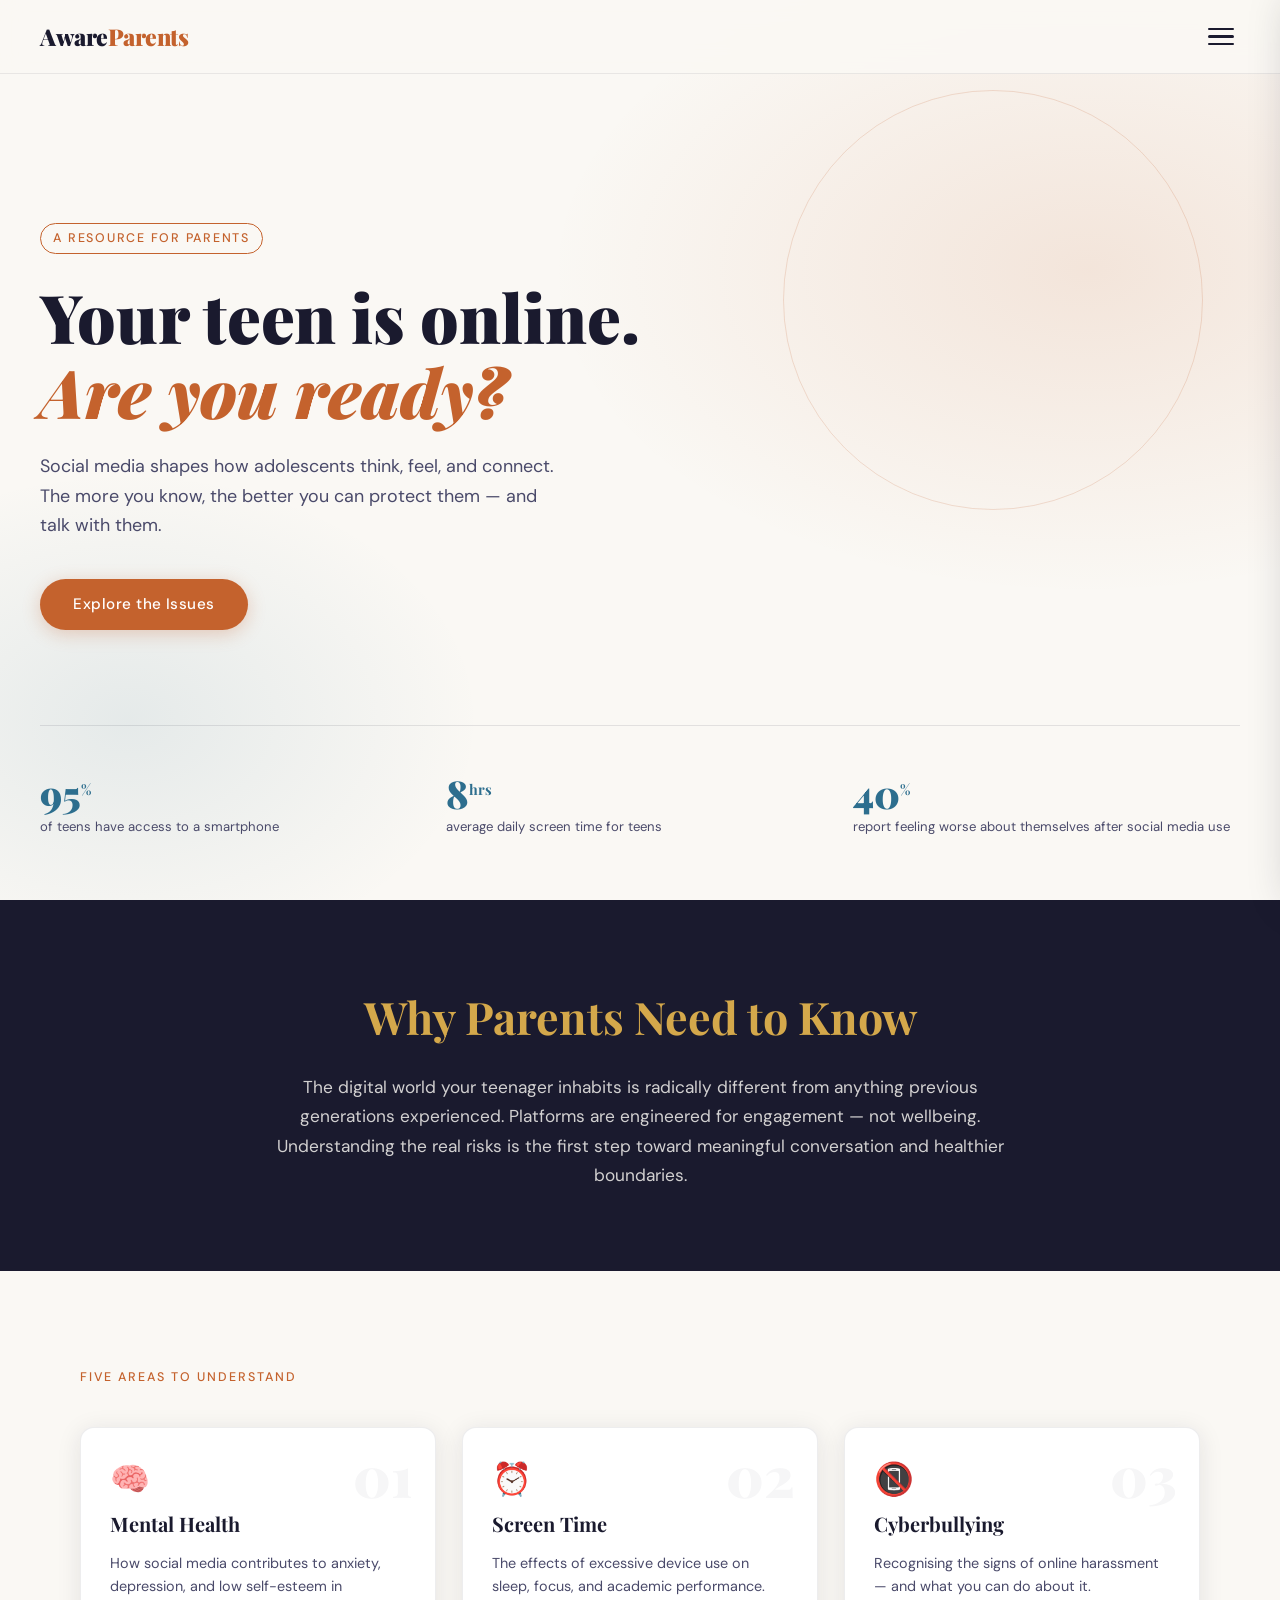
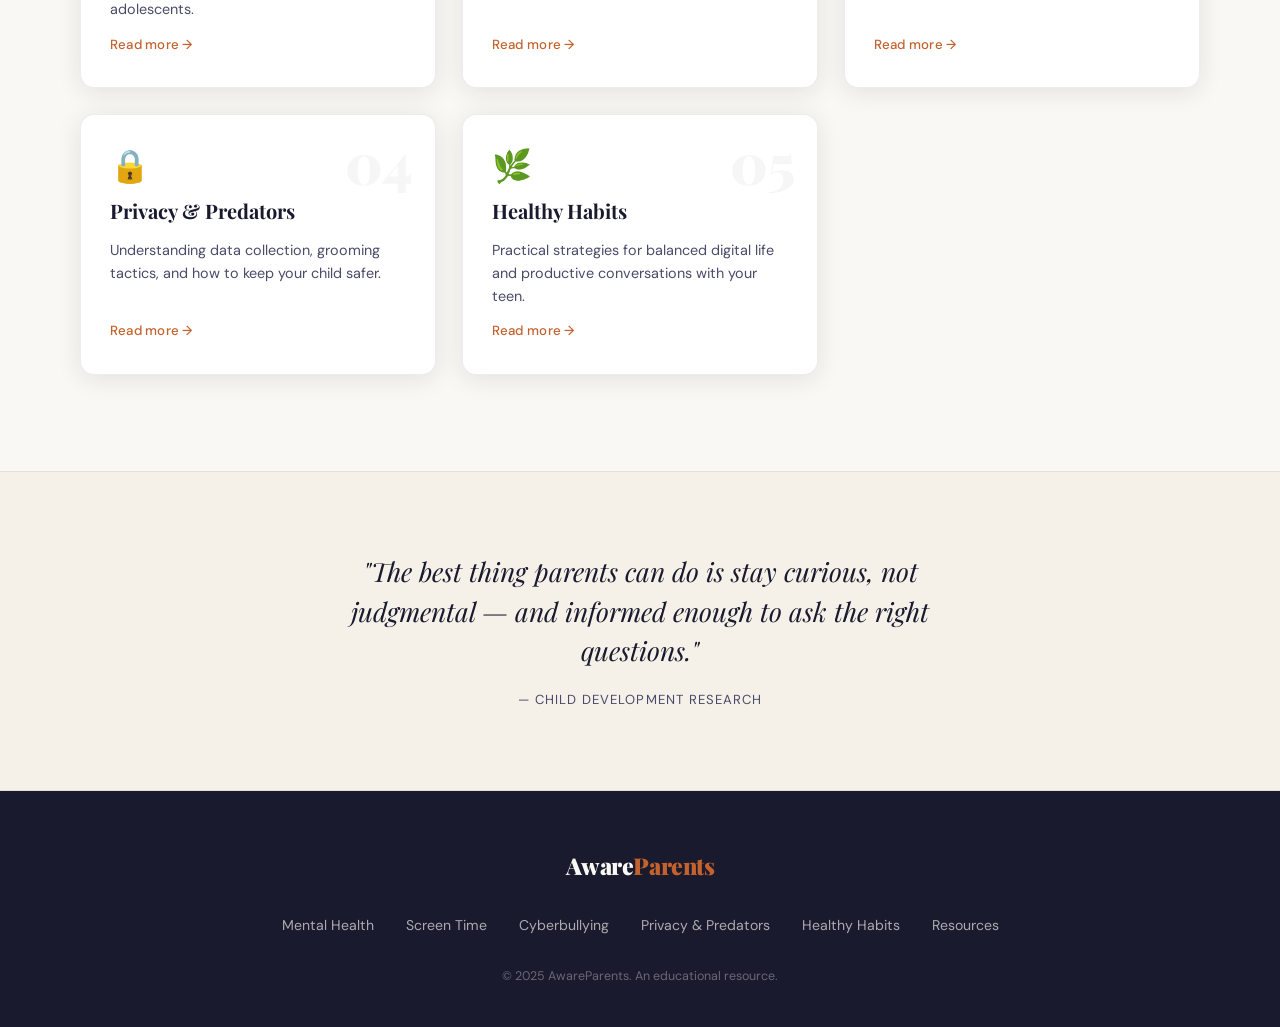
==== index.html @ c84483c5 "intial site AI content" ====
<!DOCTYPE html>
<html lang="en">
<head>
  <meta charset="UTF-8" />
  <meta name="viewport" content="width=device-width, initial-scale=1.0" />
  <title>Aware Parents — Social Media & Teen Safety</title>
  <link rel="stylesheet" href="styles.css" />
  <link rel="preconnect" href="https://fonts.googleapis.com" />
  <link href="https://fonts.googleapis.com/css2?family=Playfair+Display:wght@400;700;900&family=DM+Sans:wght@300;400;500&display=swap" rel="stylesheet" />
</head>
<body class="home-page">

  <!-- NAV -->
  <header class="site-header">
    <a href="index.html" class="logo">Aware<span>Parents</span></a>
    <button class="hamburger" id="hamburgerBtn" aria-label="Open menu">
      <span></span><span></span><span></span>
    </button>
  </header>

  <!-- HAMBURGER MENU OVERLAY -->
  <nav class="nav-overlay" id="navOverlay">
    <button class="nav-close" id="navClose" aria-label="Close menu">&#10005;</button>
    <ul class="nav-links">
      <li><a href="index.html" class="active">Home</a></li>
      <li><a href="mental-health.html">Mental Health</a></li>
      <li><a href="screen-time.html">Screen Time</a></li>
      <li><a href="cyberbullying.html">Cyberbullying</a></li>
      <li><a href="privacy-predators.html">Privacy & Predators</a></li>
      <li><a href="healthy-habits.html">Healthy Habits</a></li>
      <li><a href="resources.html">Resources</a></li>
    </ul>
    <p class="nav-tagline">Knowledge protects.<br>Stay informed.</p>
  </nav>
  <div class="nav-backdrop" id="navBackdrop"></div>

  <!-- HERO -->
  <section class="hero">
    <div class="hero-bg"></div>
    <div class="hero-content">
      <span class="hero-label">A Resource for Parents</span>
      <h1>Your teen is online.<br><em>Are you ready?</em></h1>
      <p class="hero-sub">Social media shapes how adolescents think, feel, and connect. The more you know, the better you can protect them — and talk with them.</p>
      <a href="#topics" class="btn-primary">Explore the Issues</a>
    </div>
    <div class="hero-stat-group">
      <div class="stat-card">
        <span class="stat-num">95<sup>%</sup></span>
        <span class="stat-desc">of teens have access to a smartphone</span>
      </div>
      <div class="stat-card">
        <span class="stat-num">8<sup>hrs</sup></span>
        <span class="stat-desc">average daily screen time for teens</span>
      </div>
      <div class="stat-card">
        <span class="stat-num">40<sup>%</sup></span>
        <span class="stat-desc">report feeling worse about themselves after social media use</span>
      </div>
    </div>
  </section>

  <!-- INTRO BAND -->
  <section class="intro-band">
    <div class="intro-inner">
      <h2>Why Parents Need to Know</h2>
      <p>The digital world your teenager inhabits is radically different from anything previous generations experienced. Platforms are engineered for engagement — not wellbeing. Understanding the real risks is the first step toward meaningful conversation and healthier boundaries.</p>
    </div>
  </section>

  <!-- TOPIC CARDS -->
  <section class="topics" id="topics">
    <div class="section-label">Five Areas to Understand</div>
    <div class="topics-grid">

      <a href="mental-health.html" class="topic-card" data-index="01">
        <div class="topic-icon">&#129504;</div>
        <h3>Mental Health</h3>
        <p>How social media contributes to anxiety, depression, and low self-esteem in adolescents.</p>
        <span class="topic-cta">Read more &rarr;</span>
      </a>

      <a href="screen-time.html" class="topic-card" data-index="02">
        <div class="topic-icon">&#9200;</div>
        <h3>Screen Time</h3>
        <p>The effects of excessive device use on sleep, focus, and academic performance.</p>
        <span class="topic-cta">Read more &rarr;</span>
      </a>

      <a href="cyberbullying.html" class="topic-card" data-index="03">
        <div class="topic-icon">&#128245;</div>
        <h3>Cyberbullying</h3>
        <p>Recognising the signs of online harassment — and what you can do about it.</p>
        <span class="topic-cta">Read more &rarr;</span>
      </a>

      <a href="privacy-predators.html" class="topic-card" data-index="04">
        <div class="topic-icon">&#128274;</div>
        <h3>Privacy &amp; Predators</h3>
        <p>Understanding data collection, grooming tactics, and how to keep your child safer.</p>
        <span class="topic-cta">Read more &rarr;</span>
      </a>

      <a href="healthy-habits.html" class="topic-card" data-index="05">
        <div class="topic-icon">&#127807;</div>
        <h3>Healthy Habits</h3>
        <p>Practical strategies for balanced digital life and productive conversations with your teen.</p>
        <span class="topic-cta">Read more &rarr;</span>
      </a>

    </div>
  </section>

  <!-- QUOTE BAND -->
  <section class="quote-band">
    <blockquote>
      "The best thing parents can do is stay curious, not judgmental — and informed enough to ask the right questions."
      <cite>— Child Development Research</cite>
    </blockquote>
  </section>

  <!-- FOOTER -->
  <footer class="site-footer">
    <div class="footer-inner">
      <a href="index.html" class="logo">Aware<span>Parents</span></a>
      <nav class="footer-nav">
        <a href="mental-health.html">Mental Health</a>
        <a href="screen-time.html">Screen Time</a>
        <a href="cyberbullying.html">Cyberbullying</a>
        <a href="privacy-predators.html">Privacy &amp; Predators</a>
        <a href="healthy-habits.html">Healthy Habits</a>
        <a href="resources.html">Resources</a>
      </nav>
      <p class="footer-copy">&copy; 2025 AwareParents. An educational resource.</p>
    </div>
  </footer>

  <script src="main.js"></script>
</body>
</html>
---- styles.css ----
/* ===================================================
   AWARE PARENTS — STYLESHEET
   =================================================== */

/* --- Variables & Reset --- */
:root {
  --ink:      #1a1a2e;
  --ink-soft: #4a4a6a;
  --cream:    #faf8f4;
  --warm:     #f5f0e8;
  --accent:   #c4622d;
  --accent2:  #2d6e8e;
  --gold:     #d4a84b;
  --white:    #ffffff;
  --card-bg:  #ffffff;
  --shadow:   0 4px 24px rgba(26,26,46,0.10);
  --radius:   14px;
  --ff-head:  'Playfair Display', Georgia, serif;
  --ff-body:  'DM Sans', system-ui, sans-serif;
  --transition: 0.28s cubic-bezier(0.4, 0, 0.2, 1);
}

*, *::before, *::after { box-sizing: border-box; margin: 0; padding: 0; }

html { scroll-behavior: smooth; font-size: 16px; }

body {
  font-family: var(--ff-body);
  background: var(--cream);
  color: var(--ink);
  line-height: 1.65;
  overflow-x: hidden;
}

img { max-width: 100%; display: block; }
a { color: inherit; text-decoration: none; }

/* ===================================================
   HEADER / NAV
   =================================================== */
.site-header {
  position: fixed;
  top: 0; left: 0; right: 0;
  z-index: 100;
  display: flex;
  align-items: center;
  justify-content: space-between;
  padding: 1.1rem 2.5rem;
  background: rgba(250,248,244,0.92);
  backdrop-filter: blur(12px);
  border-bottom: 1px solid rgba(26,26,46,0.08);
}

.logo {
  font-family: var(--ff-head);
  font-size: 1.45rem;
  font-weight: 900;
  color: var(--ink);
  letter-spacing: -0.02em;
}
.logo span { color: var(--accent); }

/* Hamburger */
.hamburger {
  display: flex;
  flex-direction: column;
  gap: 5px;
  background: none;
  border: none;
  cursor: pointer;
  padding: 6px;
  border-radius: 6px;
  transition: background var(--transition);
}
.hamburger:hover { background: var(--warm); }
.hamburger span {
  display: block;
  width: 26px;
  height: 2.5px;
  background: var(--ink);
  border-radius: 2px;
  transition: transform var(--transition), opacity var(--transition);
}

/* Nav Overlay */
.nav-overlay {
  position: fixed;
  top: 0; right: 0;
  height: 100%;
  width: min(380px, 88vw);
  z-index: 200;
  background: var(--ink);
  color: var(--cream);
  padding: 5rem 3rem 3rem;
  display: flex;
  flex-direction: column;
  transform: translateX(105%);
  transition: transform 0.38s cubic-bezier(0.4, 0, 0.2, 1);
  box-shadow: -8px 0 40px rgba(26,26,46,0.22);
}
.nav-overlay.open { transform: translateX(0); }

.nav-close {
  position: absolute;
  top: 1.6rem; right: 1.8rem;
  background: none;
  border: none;
  color: var(--cream);
  font-size: 1.4rem;
  cursor: pointer;
  opacity: 0.7;
  transition: opacity var(--transition);
}
.nav-close:hover { opacity: 1; }

.nav-links {
  list-style: none;
  margin-top: 1rem;
}
.nav-links li { border-bottom: 1px solid rgba(250,248,244,0.1); }
.nav-links a {
  display: block;
  padding: 1rem 0;
  font-family: var(--ff-head);
  font-size: 1.35rem;
  font-weight: 700;
  color: var(--cream);
  opacity: 0.75;
  transition: opacity var(--transition), color var(--transition), padding-left var(--transition);
}
.nav-links a:hover,
.nav-links a.active {
  opacity: 1;
  color: var(--gold);
  padding-left: 0.5rem;
}

.nav-tagline {
  margin-top: auto;
  font-family: var(--ff-head);
  font-size: 1.1rem;
  font-style: italic;
  opacity: 0.4;
  line-height: 1.4;
}

.nav-backdrop {
  display: none;
  position: fixed;
  inset: 0;
  z-index: 150;
  background: rgba(26,26,46,0.55);
  backdrop-filter: blur(3px);
}
.nav-backdrop.show { display: block; }

/* ===================================================
   HERO
   =================================================== */
.hero {
  position: relative;
  min-height: 100vh;
  display: grid;
  grid-template-rows: 1fr auto;
  align-items: center;
  padding: 8rem 2.5rem 4rem;
  overflow: hidden;
}

.hero-bg {
  position: absolute;
  inset: 0;
  background:
    radial-gradient(ellipse 70% 60% at 85% 30%, rgba(196,98,45,0.13) 0%, transparent 60%),
    radial-gradient(ellipse 50% 50% at 10% 80%, rgba(45,110,142,0.10) 0%, transparent 55%),
    var(--cream);
  z-index: 0;
}
.hero-bg::after {
  content: '';
  position: absolute;
  top: 10%; right: 6%;
  width: 420px; height: 420px;
  border-radius: 50%;
  border: 1.5px solid rgba(196,98,45,0.18);
  pointer-events: none;
}

.hero-content {
  position: relative;
  z-index: 1;
  max-width: 660px;
}

.hero-label {
  display: inline-block;
  font-size: 0.78rem;
  font-weight: 500;
  letter-spacing: 0.14em;
  text-transform: uppercase;
  color: var(--accent);
  border: 1px solid var(--accent);
  border-radius: 100px;
  padding: 0.3em 1em;
  margin-bottom: 1.6rem;
  animation: fadeUp 0.7s both;
}

.hero h1 {
  font-family: var(--ff-head);
  font-size: clamp(2.6rem, 6vw, 4.2rem);
  font-weight: 900;
  line-height: 1.12;
  color: var(--ink);
  margin-bottom: 1.4rem;
  animation: fadeUp 0.7s 0.1s both;
}
.hero h1 em {
  font-style: italic;
  color: var(--accent);
}

.hero-sub {
  font-size: 1.12rem;
  color: var(--ink-soft);
  max-width: 520px;
  margin-bottom: 2.4rem;
  animation: fadeUp 0.7s 0.2s both;
}

.btn-primary {
  display: inline-block;
  background: var(--accent);
  color: var(--white);
  font-weight: 500;
  font-size: 0.95rem;
  padding: 0.85em 2.2em;
  border-radius: 100px;
  letter-spacing: 0.03em;
  transition: background var(--transition), transform var(--transition), box-shadow var(--transition);
  animation: fadeUp 0.7s 0.3s both;
  box-shadow: 0 4px 18px rgba(196,98,45,0.28);
}
.btn-primary:hover {
  background: #a84e20;
  transform: translateY(-2px);
  box-shadow: 0 8px 28px rgba(196,98,45,0.36);
}

.hero-stat-group {
  position: relative;
  z-index: 1;
  display: grid;
  grid-template-columns: repeat(3, 1fr);
  gap: 1.2rem;
  padding-top: 3rem;
  border-top: 1px solid rgba(26,26,46,0.10);
  animation: fadeUp 0.7s 0.45s both;
}

.stat-card {
  display: flex;
  flex-direction: column;
  gap: 0.3rem;
}
.stat-num {
  font-family: var(--ff-head);
  font-size: 2.4rem;
  font-weight: 900;
  color: var(--accent2);
  line-height: 1;
}
.stat-num sup {
  font-size: 0.9rem;
  font-weight: 700;
  vertical-align: super;
}
.stat-desc {
  font-size: 0.82rem;
  color: var(--ink-soft);
  line-height: 1.4;
}

/* ===================================================
   INTRO BAND
   =================================================== */
.intro-band {
  background: var(--ink);
  color: var(--cream);
  padding: 5rem 2.5rem;
}
.intro-inner {
  max-width: 760px;
  margin: 0 auto;
  text-align: center;
}
.intro-inner h2 {
  font-family: var(--ff-head);
  font-size: clamp(1.8rem, 3.5vw, 2.8rem);
  font-weight: 700;
  margin-bottom: 1.2rem;
  color: var(--gold);
}
.intro-inner p {
  font-size: 1.08rem;
  opacity: 0.82;
  line-height: 1.7;
}

/* ===================================================
   TOPICS GRID
   =================================================== */
.topics {
  padding: 6rem 2.5rem;
  max-width: 1200px;
  margin: 0 auto;
}

.section-label {
  font-size: 0.78rem;
  font-weight: 500;
  letter-spacing: 0.16em;
  text-transform: uppercase;
  color: var(--accent);
  margin-bottom: 2.5rem;
}

.topics-grid {
  display: grid;
  grid-template-columns: repeat(3, 1fr);
  gap: 1.6rem;
}

.topic-card {
  background: var(--card-bg);
  border-radius: var(--radius);
  padding: 2.2rem 1.8rem 2rem;
  border: 1px solid rgba(26,26,46,0.08);
  box-shadow: var(--shadow);
  display: flex;
  flex-direction: column;
  gap: 0.75rem;
  cursor: pointer;
  transition: transform var(--transition), box-shadow var(--transition), border-color var(--transition);
  position: relative;
  overflow: hidden;
}
.topic-card::before {
  content: attr(data-index);
  position: absolute;
  top: 1.2rem; right: 1.4rem;
  font-family: var(--ff-head);
  font-size: 3.5rem;
  font-weight: 900;
  color: rgba(26,26,46,0.04);
  line-height: 1;
  pointer-events: none;
}
.topic-card:hover {
  transform: translateY(-5px);
  box-shadow: 0 12px 40px rgba(26,26,46,0.14);
  border-color: var(--accent);
}
.topic-icon {
  font-size: 2rem;
  line-height: 1;
}
.topic-card h3 {
  font-family: var(--ff-head);
  font-size: 1.25rem;
  font-weight: 700;
  color: var(--ink);
}
.topic-card p {
  font-size: 0.9rem;
  color: var(--ink-soft);
  line-height: 1.6;
  flex: 1;
}
.topic-cta {
  font-size: 0.83rem;
  font-weight: 500;
  color: var(--accent);
  letter-spacing: 0.02em;
  transition: letter-spacing var(--transition);
}
.topic-card:hover .topic-cta {
  letter-spacing: 0.06em;
}

/* 5th card centered */
.topics-grid .topic-card:nth-child(4) { grid-column: 1 / 2; }
.topics-grid .topic-card:nth-child(5) { grid-column: 2 / 3; }

/* ===================================================
   QUOTE BAND
   =================================================== */
.quote-band {
  background: var(--warm);
  padding: 5rem 2.5rem;
  text-align: center;
  border-top: 1px solid rgba(26,26,46,0.08);
  border-bottom: 1px solid rgba(26,26,46,0.08);
}
.quote-band blockquote {
  max-width: 680px;
  margin: 0 auto;
  font-family: var(--ff-head);
  font-size: clamp(1.25rem, 2.5vw, 1.65rem);
  font-style: italic;
  color: var(--ink);
  line-height: 1.5;
}
.quote-band cite {
  display: block;
  margin-top: 1.2rem;
  font-family: var(--ff-body);
  font-size: 0.82rem;
  font-style: normal;
  letter-spacing: 0.08em;
  text-transform: uppercase;
  color: var(--ink-soft);
}

/* ===================================================
   FOOTER
   =================================================== */
.site-footer {
  background: var(--ink);
  color: var(--cream);
  padding: 3.5rem 2.5rem 2.5rem;
}
.footer-inner {
  max-width: 1100px;
  margin: 0 auto;
  display: flex;
  flex-direction: column;
  gap: 1.8rem;
  align-items: center;
  text-align: center;
}
.footer-inner .logo { color: var(--cream); }
.footer-nav {
  display: flex;
  flex-wrap: wrap;
  gap: 0.5rem 2rem;
  justify-content: center;
}
.footer-nav a {
  font-size: 0.88rem;
  opacity: 0.65;
  transition: opacity var(--transition);
}
.footer-nav a:hover { opacity: 1; color: var(--gold); }
.footer-copy {
  font-size: 0.78rem;
  opacity: 0.35;
}

/* ===================================================
   INNER PAGES
   =================================================== */
.inner-page {
  padding-top: 80px;
}

.inner-hero {
  padding: 5rem 2.5rem 4rem;
  background: var(--ink);
  color: var(--cream);
  position: relative;
  overflow: hidden;
}
.inner-hero::before {
  content: '';
  position: absolute;
  top: -40%; right: -10%;
  width: 500px; height: 500px;
  border-radius: 50%;
  background: radial-gradient(circle, rgba(196,98,45,0.18) 0%, transparent 65%);
  pointer-events: none;
}

.breadcrumb {
  font-size: 0.8rem;
  opacity: 0.5;
  margin-bottom: 1.5rem;
  letter-spacing: 0.04em;
}
.breadcrumb a { opacity: 0.8; }
.breadcrumb a:hover { opacity: 1; text-decoration: underline; }

.inner-hero h1 {
  font-family: var(--ff-head);
  font-size: clamp(2rem, 5vw, 3.4rem);
  font-weight: 900;
  line-height: 1.15;
  max-width: 700px;
  margin-bottom: 1.2rem;
}
.inner-hero .sub {
  font-size: 1.05rem;
  opacity: 0.75;
  max-width: 600px;
  line-height: 1.65;
}

.inner-content {
  max-width: 820px;
  margin: 0 auto;
  padding: 4rem 2.5rem 6rem;
}
.inner-content h2 {
  font-family: var(--ff-head);
  font-size: 1.7rem;
  font-weight: 700;
  color: var(--ink);
  margin: 2.8rem 0 1rem;
}
.inner-content p {
  color: var(--ink-soft);
  line-height: 1.75;
  margin-bottom: 1.2rem;
}
.inner-content ul {
  margin: 1rem 0 1.5rem 1.4rem;
  color: var(--ink-soft);
  line-height: 1.75;
}
.inner-content ul li { margin-bottom: 0.5rem; }

.callout {
  background: var(--warm);
  border-left: 4px solid var(--accent);
  border-radius: 0 var(--radius) var(--radius) 0;
  padding: 1.4rem 1.8rem;
  margin: 2rem 0;
}
.callout p { margin: 0; color: var(--ink); font-weight: 500; }

.tip-grid {
  display: grid;
  grid-template-columns: 1fr 1fr;
  gap: 1rem;
  margin: 1.5rem 0;
}
.tip-item {
  background: var(--white);
  border: 1px solid rgba(26,26,46,0.08);
  border-radius: var(--radius);
  padding: 1.4rem;
  box-shadow: var(--shadow);
}
.tip-item strong {
  display: block;
  font-family: var(--ff-head);
  font-size: 1rem;
  color: var(--ink);
  margin-bottom: 0.4rem;
}
.tip-item p { margin: 0; font-size: 0.88rem; }

.page-nav {
  display: flex;
  justify-content: space-between;
  align-items: center;
  padding: 2.5rem 2.5rem;
  border-top: 1px solid rgba(26,26,46,0.1);
  max-width: 820px;
  margin: 0 auto;
}
.page-nav a {
  font-size: 0.88rem;
  font-weight: 500;
  color: var(--accent2);
  transition: color var(--transition);
}
.page-nav a:hover { color: var(--accent); }
.page-nav .back-home {
  font-family: var(--ff-head);
  font-size: 1rem;
  color: var(--ink);
}

/* ===================================================
   ANIMATIONS
   =================================================== */
@keyframes fadeUp {
  from { opacity: 0; transform: translateY(22px); }
  to   { opacity: 1; transform: translateY(0); }
}

.reveal {
  opacity: 0;
  transform: translateY(28px);
  transition: opacity 0.6s ease, transform 0.6s ease;
}
.reveal.visible {
  opacity: 1;
  transform: translateY(0);
}

/* ===================================================
   RESPONSIVE
   =================================================== */
@media (max-width: 900px) {
  .topics-grid {
    grid-template-columns: 1fr 1fr;
  }
  .topics-grid .topic-card:nth-child(4),
  .topics-grid .topic-card:nth-child(5) {
    grid-column: auto;
  }
  .hero-stat-group { grid-template-columns: 1fr 1fr; }
  .stat-card:last-child { grid-column: span 2; }
  .tip-grid { grid-template-columns: 1fr; }
}

@media (max-width: 600px) {
  .site-header { padding: 1rem 1.4rem; }
  .hero { padding: 6rem 1.4rem 3rem; }
  .topics { padding: 4rem 1.4rem; }
  .topics-grid { grid-template-columns: 1fr; }
  .topics-grid .topic-card:nth-child(n) { grid-column: auto; }
  .hero-stat-group { grid-template-columns: 1fr; }
  .stat-card:last-child { grid-column: auto; }
  .intro-band, .quote-band { padding: 3.5rem 1.4rem; }
  .inner-hero { padding: 3.5rem 1.4rem 3rem; }
  .inner-content { padding: 3rem 1.4rem 4rem; }
  .page-nav { padding: 2rem 1.4rem; flex-direction: column; gap: 1rem; text-align: center; }
}
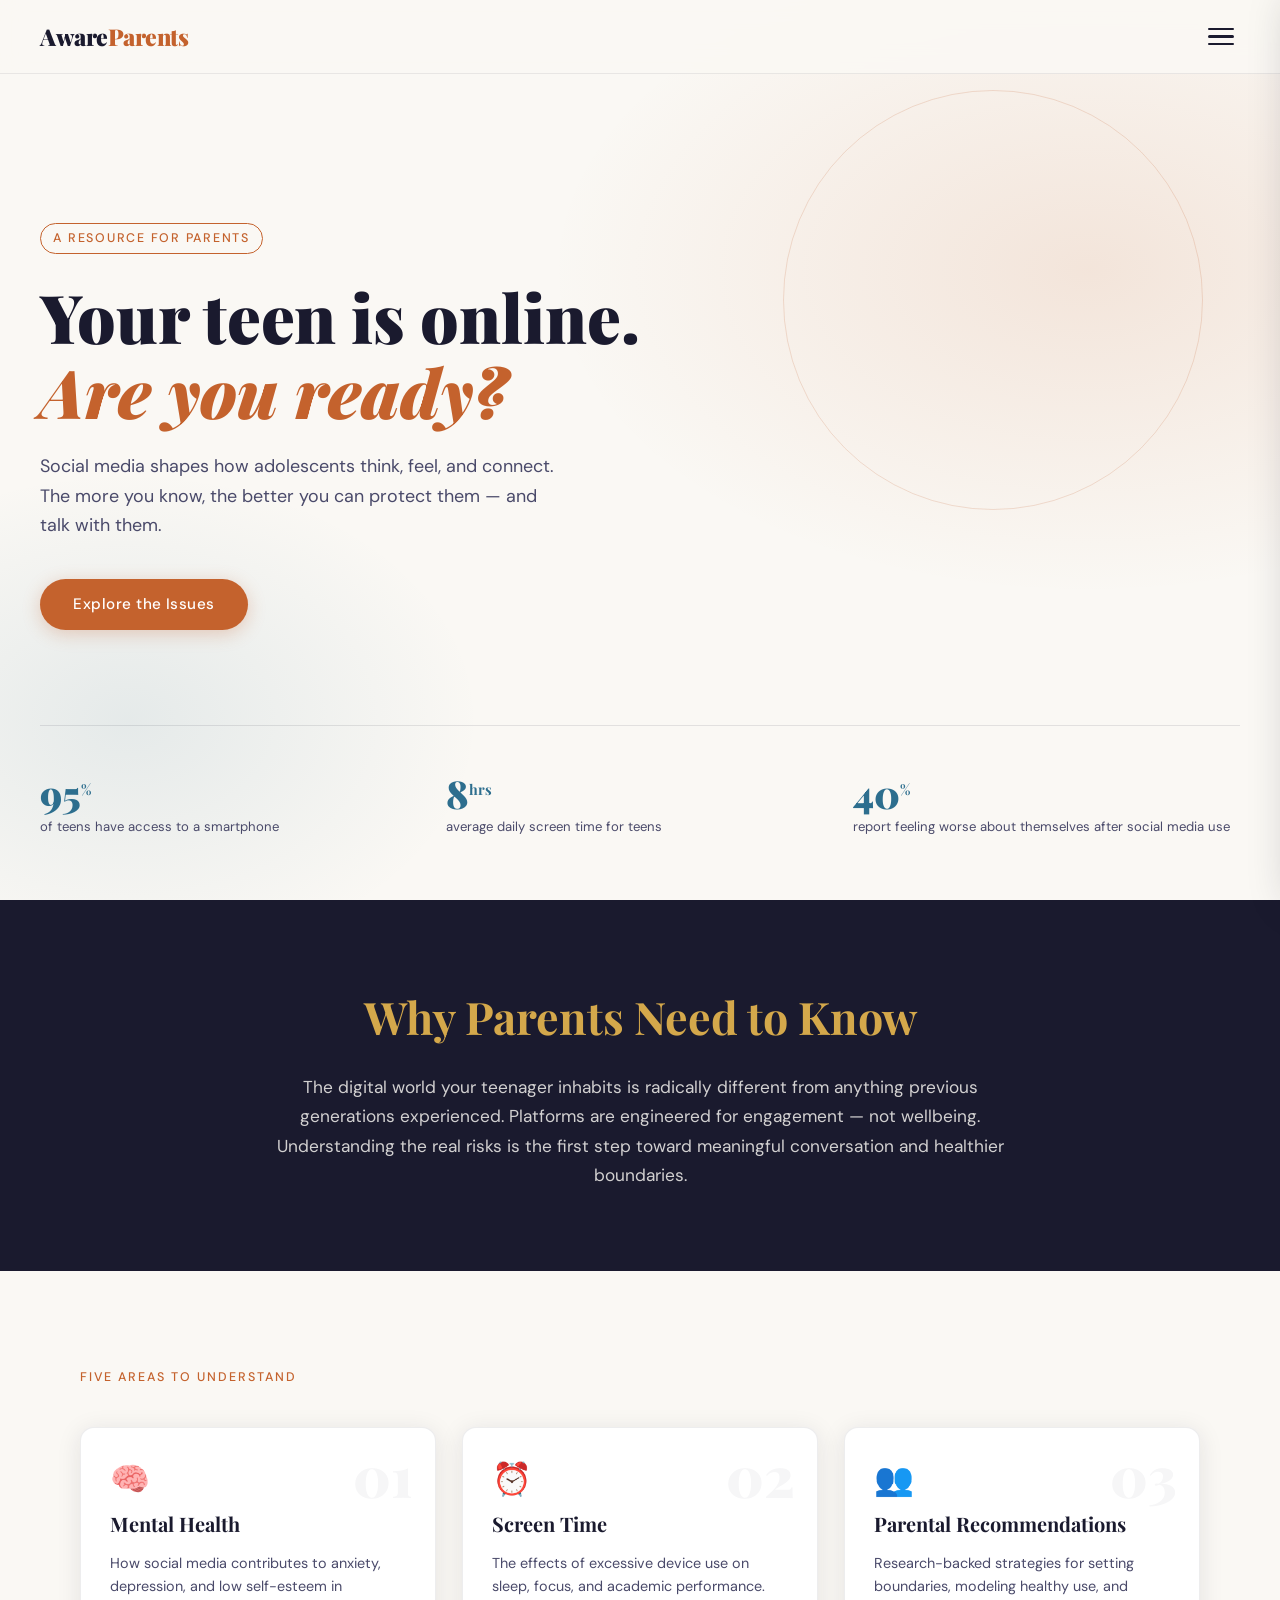
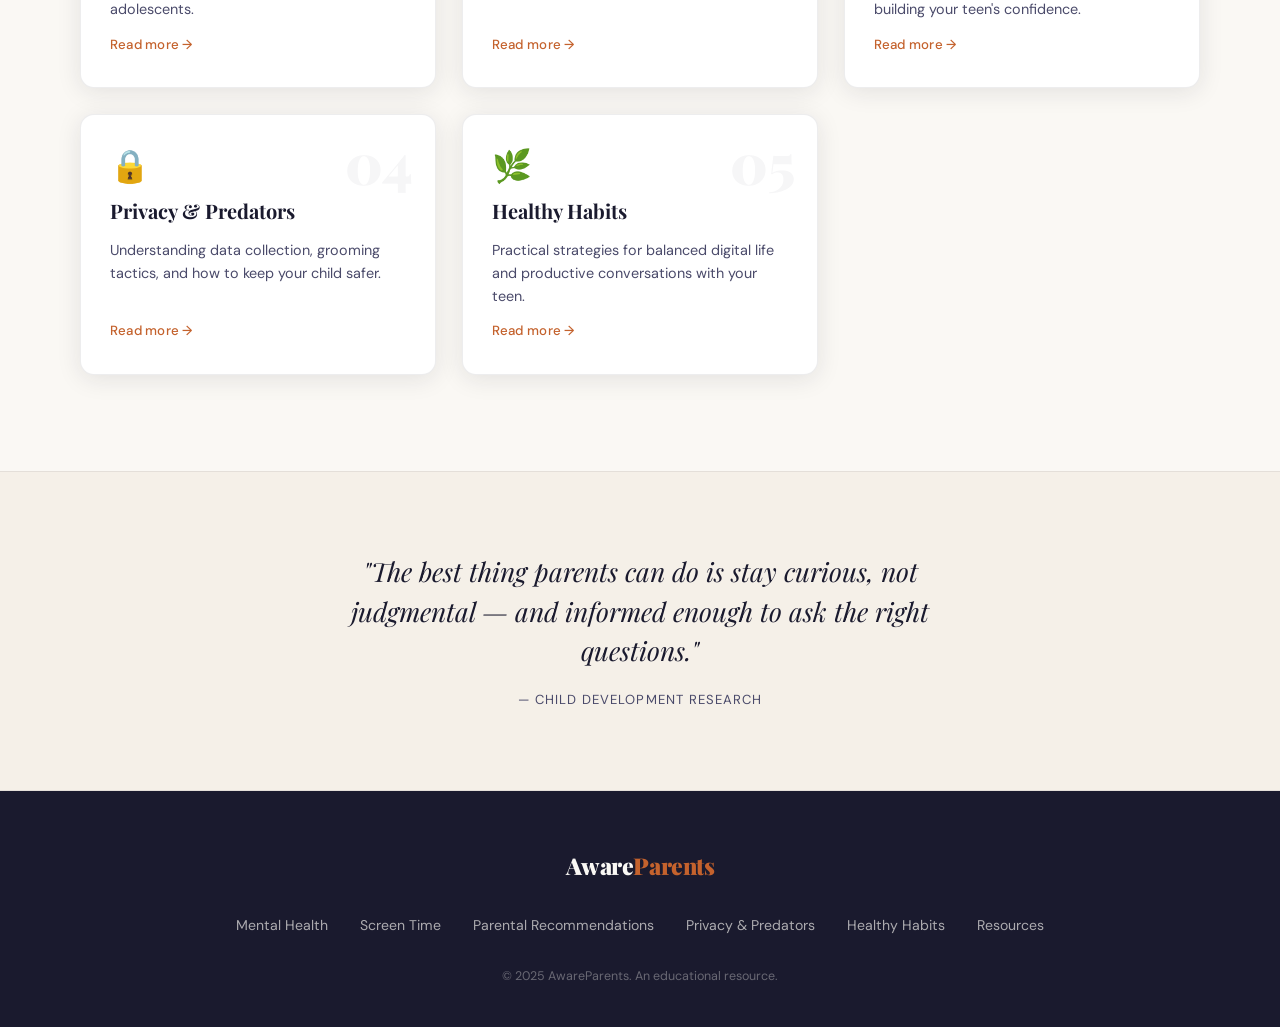
==== commit c7d52742: "updated site content" ====
--- a/index.html
+++ b/index.html
@@ -25,7 +25,7 @@
       <li><a href="index.html" class="active">Home</a></li>
       <li><a href="mental-health.html">Mental Health</a></li>
       <li><a href="screen-time.html">Screen Time</a></li>
-      <li><a href="cyberbullying.html">Cyberbullying</a></li>
+      <li><a href="parental-recommendations.html">Parental Recommendations</a></li>
       <li><a href="privacy-predators.html">Privacy & Predators</a></li>
       <li><a href="healthy-habits.html">Healthy Habits</a></li>
       <li><a href="resources.html">Resources</a></li>
@@ -86,10 +86,10 @@
         <span class="topic-cta">Read more &rarr;</span>
       </a>
 
-      <a href="cyberbullying.html" class="topic-card" data-index="03">
-        <div class="topic-icon">&#128245;</div>
-        <h3>Cyberbullying</h3>
-        <p>Recognising the signs of online harassment — and what you can do about it.</p>
+      <a href="parental-recommendations.html" class="topic-card" data-index="03">
+        <div class="topic-icon">&#128101;</div>
+        <h3>Parental Recommendations</h3>
+        <p>Research-backed strategies for setting boundaries, modeling healthy use, and building your teen's confidence.</p>
         <span class="topic-cta">Read more &rarr;</span>
       </a>
 
@@ -125,7 +125,7 @@
       <nav class="footer-nav">
         <a href="mental-health.html">Mental Health</a>
         <a href="screen-time.html">Screen Time</a>
-        <a href="cyberbullying.html">Cyberbullying</a>
+        <a href="parental-recommendations.html">Parental Recommendations</a>
         <a href="privacy-predators.html">Privacy &amp; Predators</a>
         <a href="healthy-habits.html">Healthy Habits</a>
         <a href="resources.html">Resources</a>
--- a/styles.css
+++ b/styles.css
@@ -601,6 +601,44 @@
 }
 
 /* ===================================================
+   CITATIONS / REFERENCES
+   =================================================== */
+.citations {
+  margin-top: 3.5rem;
+  padding-top: 2rem;
+  border-top: 2px solid rgba(26,26,46,0.10);
+}
+.citations h2 {
+  font-family: var(--ff-head);
+  font-size: 1.35rem;
+  font-weight: 700;
+  color: var(--ink);
+  margin-bottom: 1.2rem !important;
+  margin-top: 0 !important;
+}
+.citation-list {
+  list-style: none;
+  display: flex;
+  flex-direction: column;
+  gap: 0.9rem;
+}
+.citation-list li {
+  font-size: 0.84rem;
+  color: var(--ink-soft);
+  line-height: 1.65;
+  padding-left: 2em;
+  text-indent: -2em;
+}
+.citation-list a {
+  color: var(--accent2);
+  word-break: break-all;
+  text-decoration: underline;
+  text-decoration-color: rgba(45,110,142,0.35);
+  transition: color var(--transition);
+}
+.citation-list a:hover { color: var(--accent); }
+
+/* ===================================================
    RESPONSIVE
    =================================================== */
 @media (max-width: 900px) {
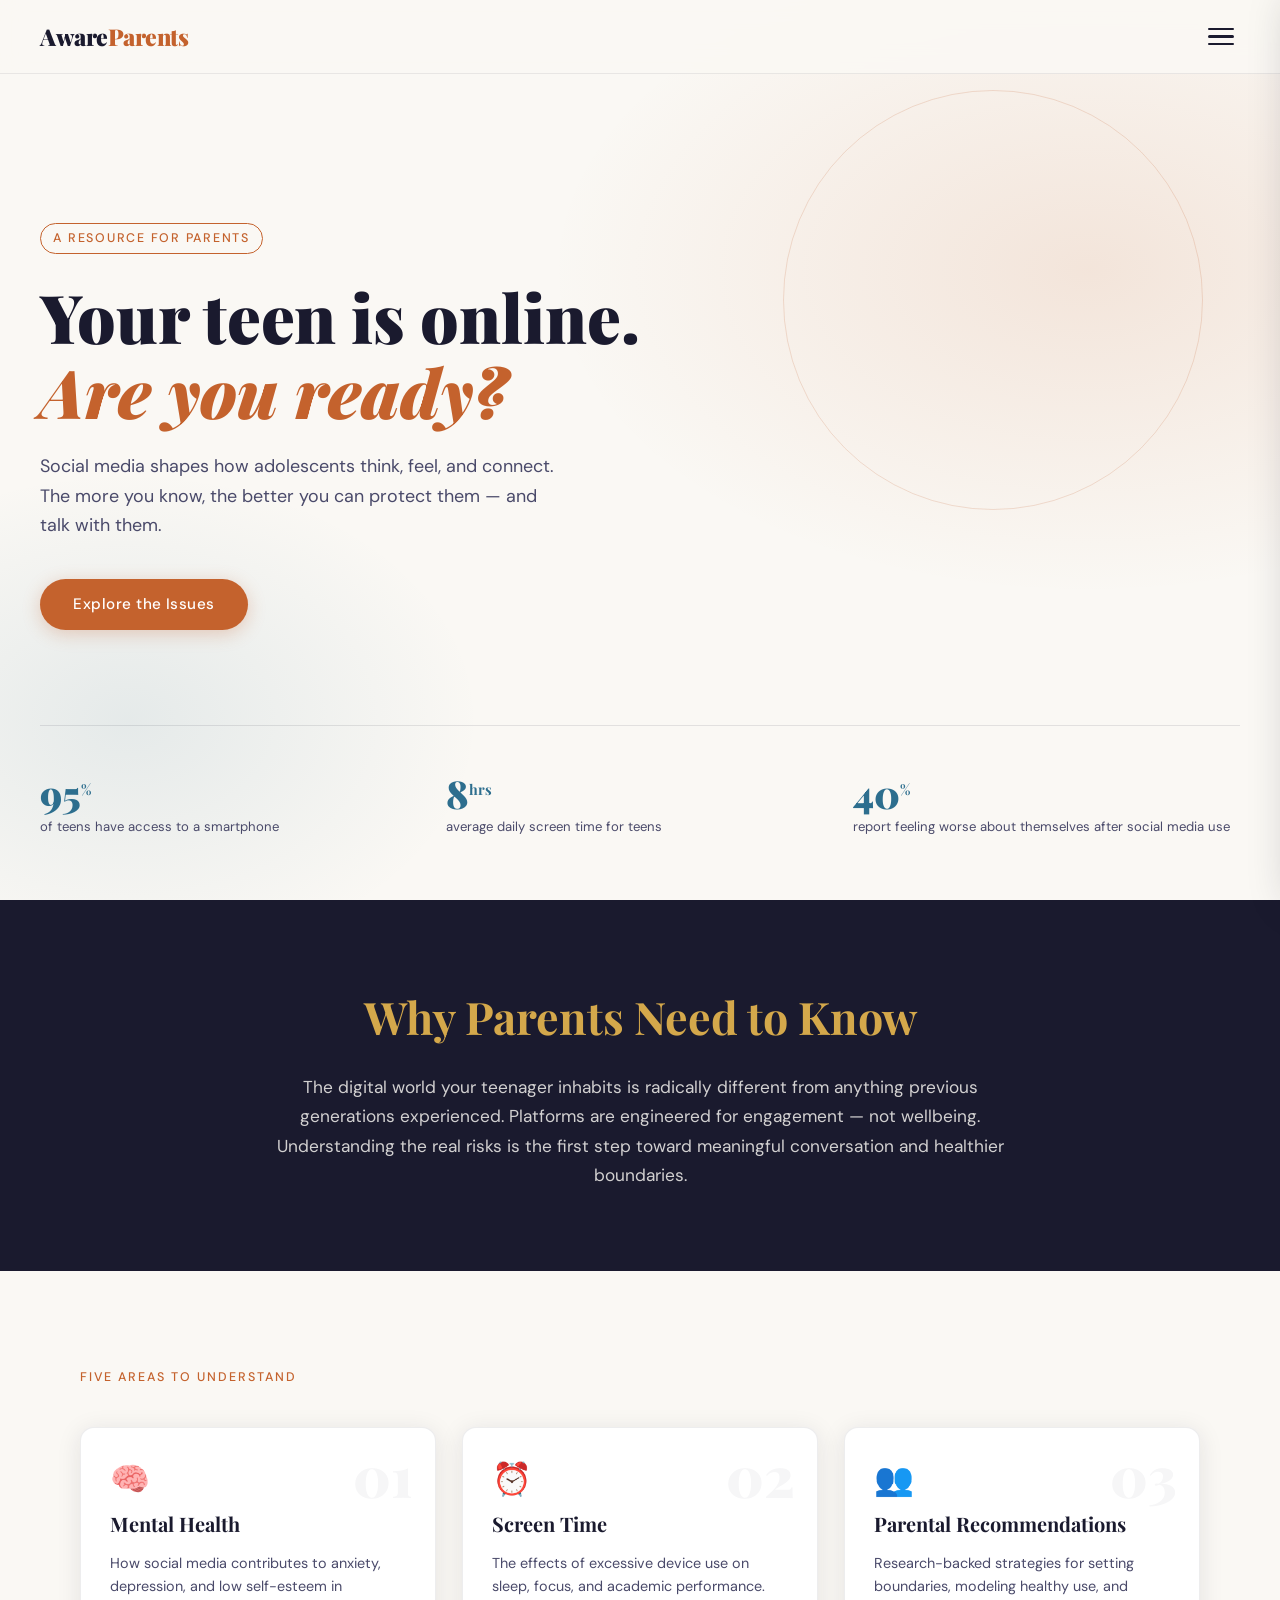
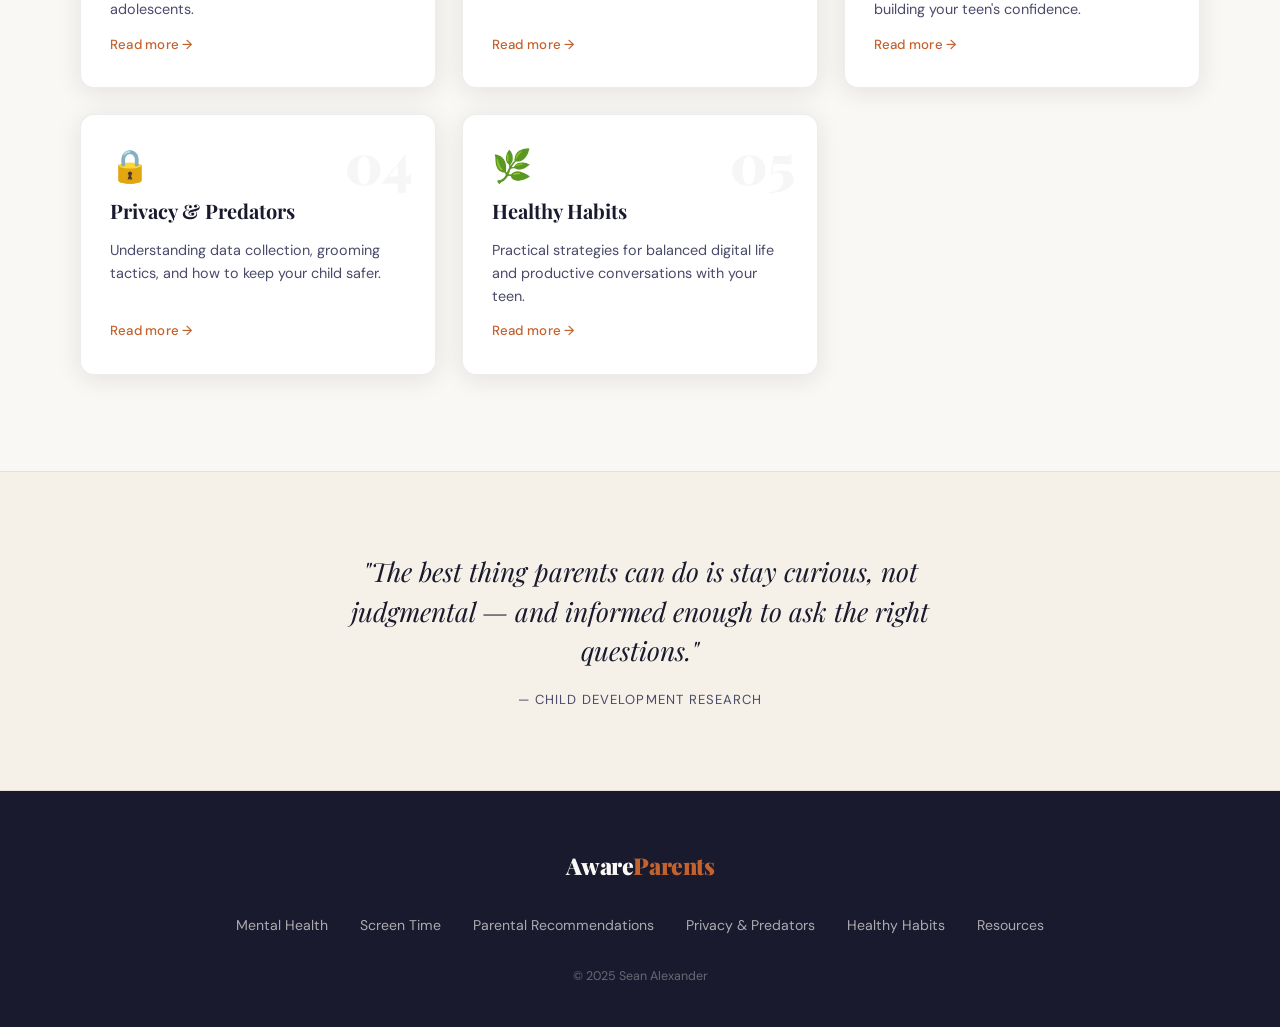
==== commit 8b1b9e65: "Update index.html added copyright" ====
--- a/index.html
+++ b/index.html
@@ -130,7 +130,7 @@
         <a href="healthy-habits.html">Healthy Habits</a>
         <a href="resources.html">Resources</a>
       </nav>
-      <p class="footer-copy">&copy; 2025 AwareParents. An educational resource.</p>
+      <p class="footer-copy">&copy; 2025 Sean Alexander</p>
     </div>
   </footer>
 
